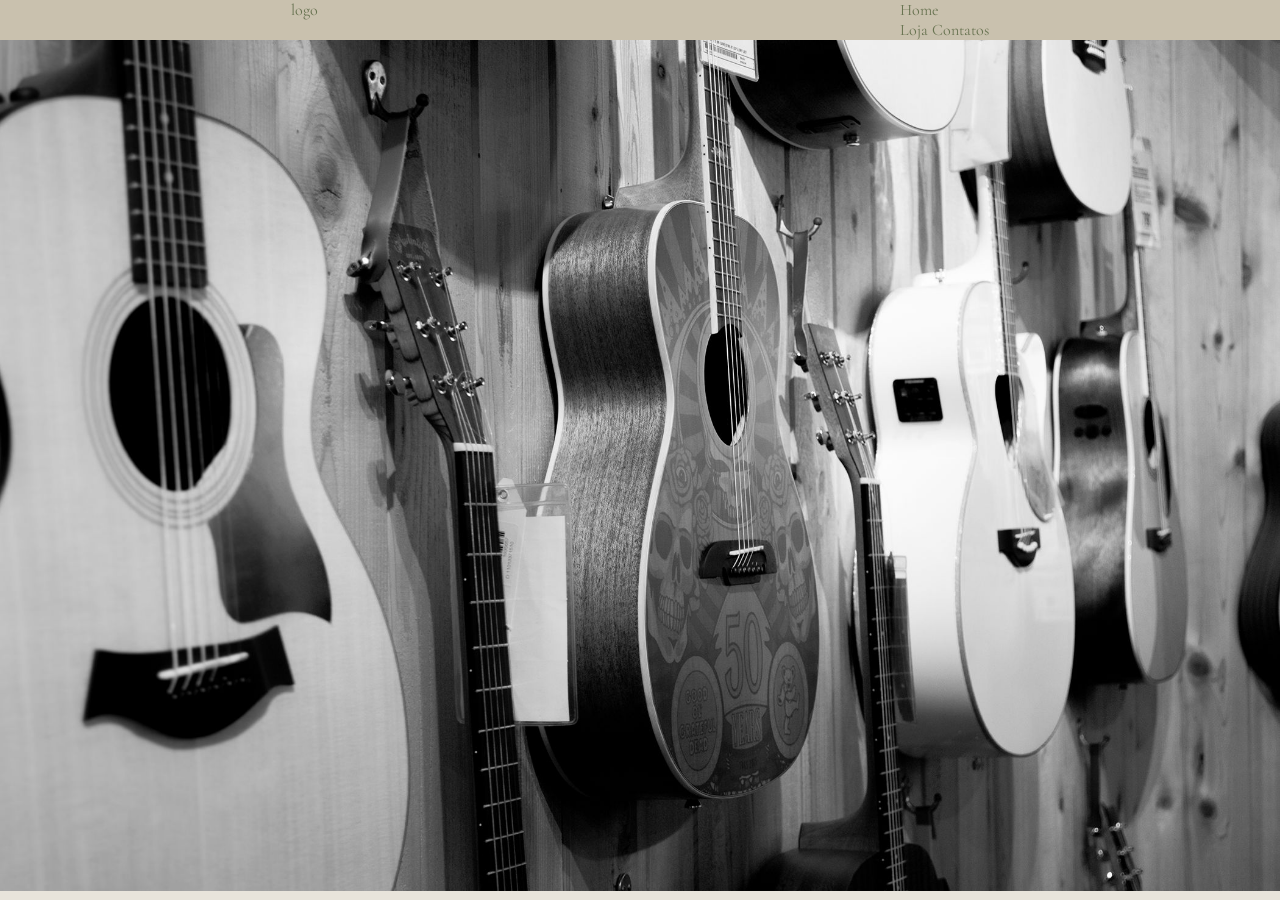
==== index.html @ 1a53b7f9 "Add files via upload" ====
<!DOCTYPE html>
<html lang="pt-br">
<head>
    <meta charset="UTF-8">
    <meta http-equiv="X-UA-Compatible" content="IE=edge">
    <meta name="viewport" content="width=device-width, initial-scale=1.0">
    <title>Blog de Música</title>
    <link rel="stylesheet" href="style.css">
</head>


<body>
    <header>
         <div>
            <p>logo</p>
         </div>
         <div>
            <ul>
                <a href="#"></a> Home </li></ul></a>
                <a href="#"></a> Loja </li></a> 
                <a href="#"></a> Contatos </li></a>
            </ul>
         </div>
    </header>
    <main>
        <img class="img-sla" src="img/sla.jpg" alt="Parede com vários violões acústicos, em preto e branco."
    <main>
    <footer></footer>
</body>

</html>
---- style.css ----
@import url('https://fonts.googleapis.com/css2?family=Cormorant+Garamond:ital,wght@0,300..700;1,300..700&family=Rye&display=swap');

*{
    margin: 0;
    padding: 0;
    }

:root {
    --verde-oliva: #687351ff;
    --verde-claro: #9ba17fff;
    --quase-branco: #e8e4dbff;
    --tipo-bege: #c9c1aeff;
    --titulo: "Rye", serif;
    --texto: "Cormorant Garamond", serif;
}

body {
    background: var(--quase-branco);
    font-family: var(--texto);
}

header {
    background-color: var(--tipo-bege);
    display: flex;
    justify-content: space-around;
    color: var(--verde-oliva);
}
.menu a:hover{
    color: var(--verde-claro);
    transition: 1s;

}
.menu{
    display: flex;
    list-style: none;
    gap: 20px;
    margin: 10px;
    color: var(--tipo-bege);
    text-transform: uppercase;
    font-size: 14px;
    }

    .img-sla{
        width: 100%;
        height: 10%;
    }
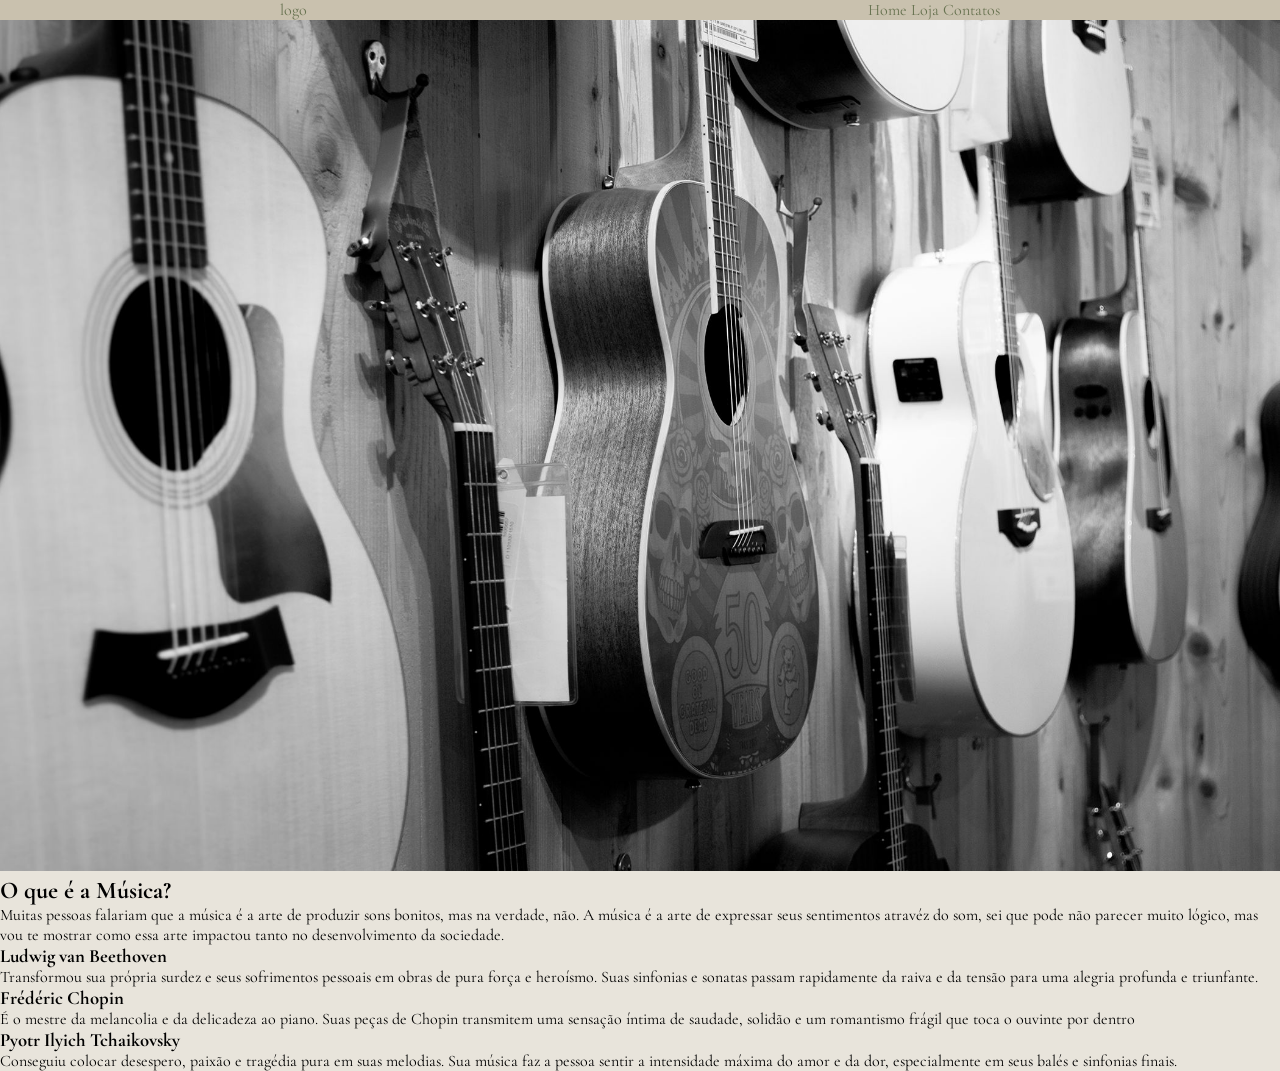
==== commit 3e99a95b: "Add files via upload" ====
--- a/index.html
+++ b/index.html
@@ -16,15 +16,25 @@
          </div>
          <div>
             <ul>
-                <a href="#"></a> Home </li></ul></a>
+                <a href="#"></a> Home </li></a>
                 <a href="#"></a> Loja </li></a> 
                 <a href="#"></a> Contatos </li></a>
             </ul>
          </div>
     </header>
     <main>
-        <img class="img-sla" src="img/sla.jpg" alt="Parede com vários violões acústicos, em preto e branco."
-    <main>
+        <img class="img-sla" src="img/sla.jpg" alt="Parede com vários violões acústicos, em preto e branco.">
+        <div>
+            <h2 class="conteudo_titulo">O que é a Música?</h2>
+            <p class="conteudo_texto">Muitas pessoas falariam que a música é a arte de produzir sons bonitos, mas na verdade, não. A música é a arte de expressar seus sentimentos atravéz do som, sei que pode não parecer muito lógico, mas vou te mostrar como essa arte impactou tanto no desenvolvimento da sociedade.</p>
+            <h3 class="conteudo_titulo">Ludwig van Beethoven</h3>
+            <p class="conteudo_texto">Transformou sua própria surdez e seus sofrimentos pessoais em obras de pura força e heroísmo. Suas sinfonias e sonatas passam rapidamente da raiva e da tensão para uma alegria profunda e triunfante.</p>
+            <h3 class="conteudo_titulo">Frédéric Chopin</h3>
+            <p class="conteudo_texto">É o mestre da melancolia e da delicadeza ao piano. Suas peças de Chopin transmitem uma sensação íntima de saudade, solidão e um romantismo frágil que toca o ouvinte por dentro</p>
+            <h3 class="conteudo_titulo">Pyotr Ilyich Tchaikovsky</h3>
+            <p class="conteudo_texto">Conseguiu colocar desespero, paixão e tragédia pura em suas melodias. Sua música faz a pessoa sentir a intensidade máxima do amor e da dor, especialmente em seus balés e sinfonias finais.</p>
+        </div>
+    </main>
     <footer></footer>
 </body>
 
--- a/style.css
+++ b/style.css
@@ -43,4 +43,19 @@
     .img-sla{
         width: 100%;
         height: 10%;
+    }
+    .conteudo{
+        margin: 30px;
+        padding: 30px;
+        text-align: center;
+    }
+
+    .conteudo-titulo{
+        font-family: var(--titulo);
+        font-size: 24px;
+        color: var(--verde-oliva);
+    }
+    .conteudo-texto{
+        font-family: var(--texto);
+        font-size: 14px;
     }
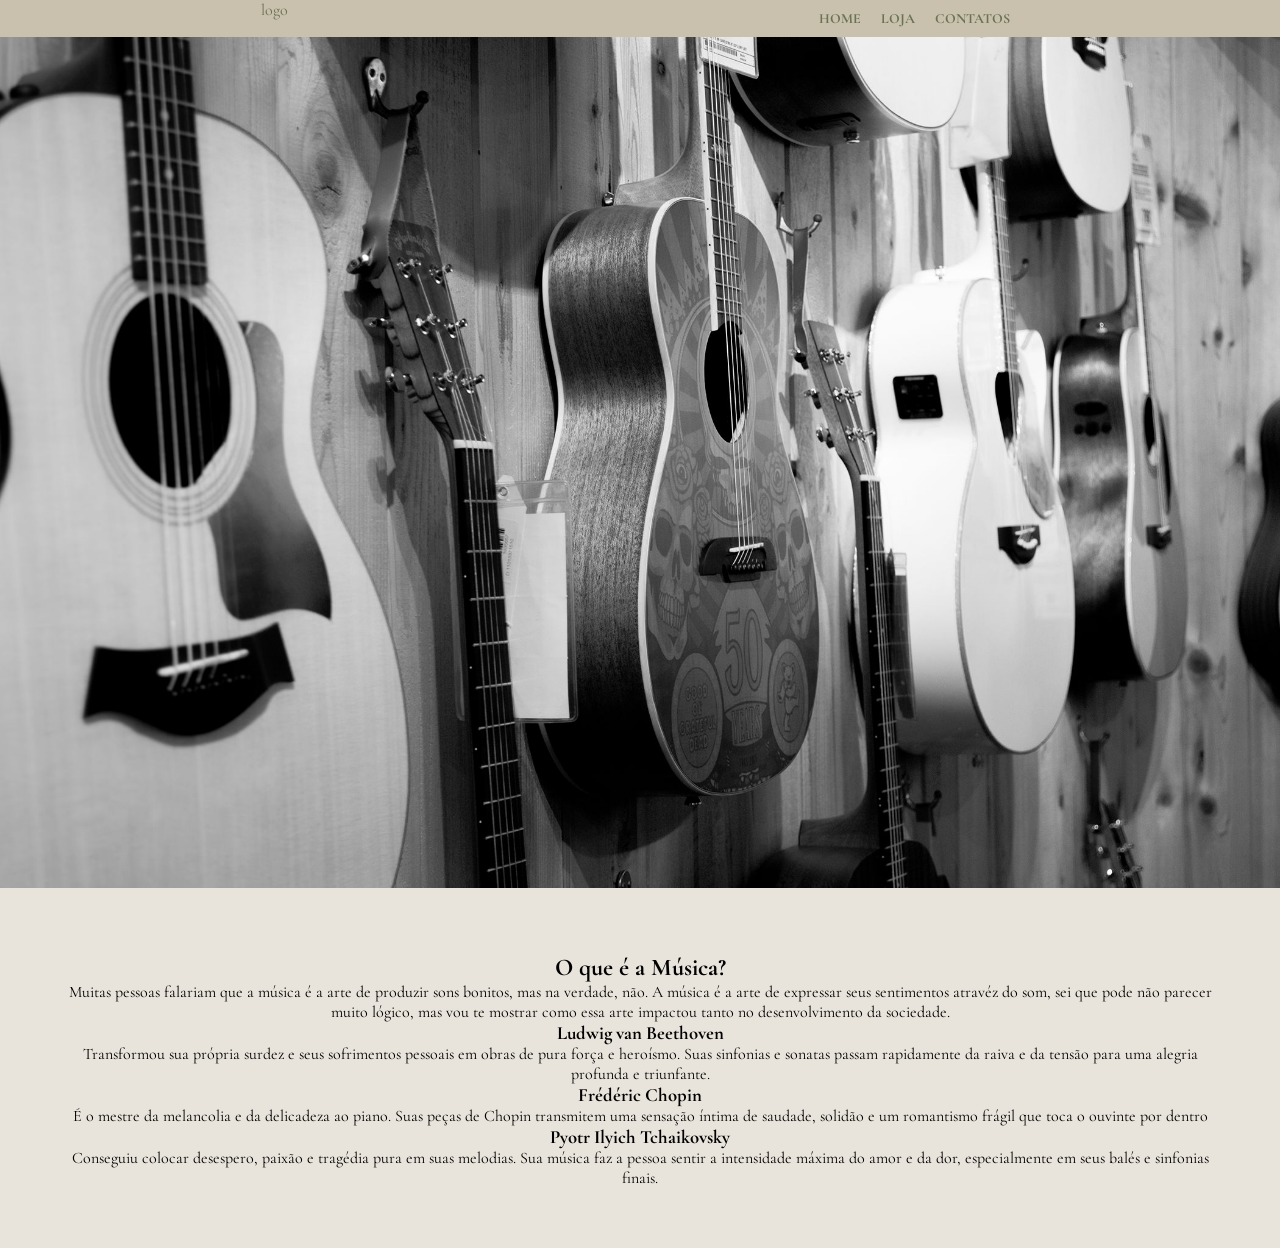
==== commit a70c1bf0: "Add files via upload" ====
--- a/index.html
+++ b/index.html
@@ -15,16 +15,16 @@
             <p>logo</p>
          </div>
          <div>
-            <ul>
-                <a href="#"></a> Home </li></a>
-                <a href="#"></a> Loja </li></a> 
-                <a href="#"></a> Contatos </li></a>
+            <ul class="menu">
+                <a href="#"></li> Home </li></a>
+                <a href="#"></li> Loja </li></a> 
+                <a href="#"></li> Contatos </li></a>
             </ul>
          </div>
     </header>
     <main>
         <img class="img-sla" src="img/sla.jpg" alt="Parede com vários violões acústicos, em preto e branco.">
-        <div>
+        <div class="conteudo">
             <h2 class="conteudo_titulo">O que é a Música?</h2>
             <p class="conteudo_texto">Muitas pessoas falariam que a música é a arte de produzir sons bonitos, mas na verdade, não. A música é a arte de expressar seus sentimentos atravéz do som, sei que pode não parecer muito lógico, mas vou te mostrar como essa arte impactou tanto no desenvolvimento da sociedade.</p>
             <h3 class="conteudo_titulo">Ludwig van Beethoven</h3>
--- a/style.css
+++ b/style.css
@@ -1,9 +1,9 @@
 @import url('https://fonts.googleapis.com/css2?family=Cormorant+Garamond:ital,wght@0,300..700;1,300..700&family=Rye&display=swap');
 
-*{
+* {
     margin: 0;
     padding: 0;
-    }
+}
 
 :root {
     --verde-oliva: #687351ff;
@@ -25,12 +25,23 @@
     justify-content: space-around;
     color: var(--verde-oliva);
 }
-.menu a:hover{
+
+.menu a:hover {
     color: var(--verde-claro);
     transition: 1s;
 
 }
-.menu{
+
+.menu a {
+
+    text-decoration: none;
+    color: var(--verde-oliva);
+    font-weight: bold;
+
+
+}
+
+.menu {
     display: flex;
     list-style: none;
     gap: 20px;
@@ -38,24 +49,26 @@
     color: var(--tipo-bege);
     text-transform: uppercase;
     font-size: 14px;
-    }
+}
 
-    .img-sla{
-        width: 100%;
-        height: 10%;
-    }
-    .conteudo{
-        margin: 30px;
-        padding: 30px;
-        text-align: center;
-    }
+.img-sla {
+    width: 100%;
+    height: 10%;
+}
 
-    .conteudo-titulo{
-        font-family: var(--titulo);
-        font-size: 24px;
-        color: var(--verde-oliva);
-    }
-    .conteudo-texto{
-        font-family: var(--texto);
-        font-size: 14px;
-    }+.conteudo {
+    margin: 30px;
+    padding: 30px;
+    text-align: center;
+}
+
+.conteudo-titulo {
+    font-family: var(--titulo);
+    font-size: 24px;
+    color: var(--verde-oliva);
+}
+
+.conteudo-texto {
+    font-family: var(--texto);
+    font-size: 14px;
+}
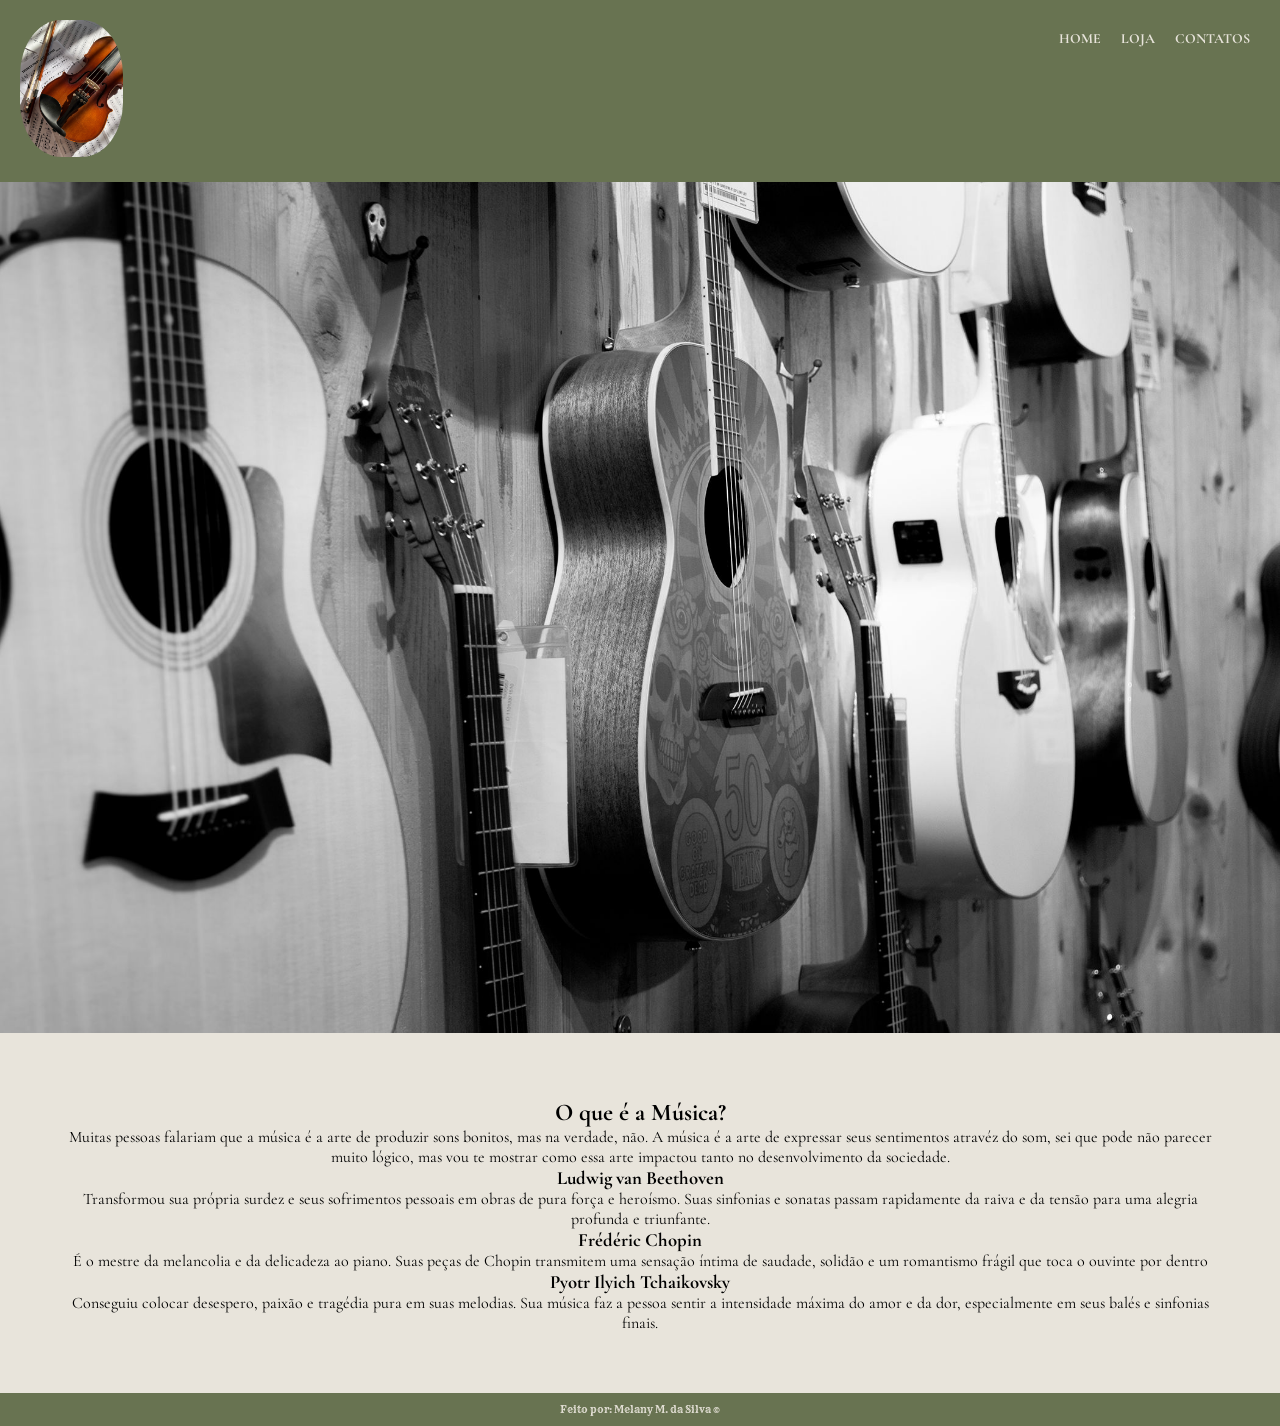
==== commit 69d16682: "Add files via upload" ====
--- a/index.html
+++ b/index.html
@@ -12,7 +12,7 @@
 <body>
     <header>
          <div>
-            <p>logo</p>
+            <img class="logo" src="img/logo.jpg" alt="Um violino em cima de partituras">
          </div>
          <div>
             <ul class="menu">
@@ -35,7 +35,7 @@
             <p class="conteudo_texto">Conseguiu colocar desespero, paixão e tragédia pura em suas melodias. Sua música faz a pessoa sentir a intensidade máxima do amor e da dor, especialmente em seus balés e sinfonias finais.</p>
         </div>
     </main>
-    <footer></footer>
+    <footer><p> Feito por: Melany M. da Silva ©</p></footer>
 </body>
 
 </html>
--- a/style.css
+++ b/style.css
@@ -20,10 +20,17 @@
 }
 
 header {
-    background-color: var(--tipo-bege);
+    background-color: var(--verde-oliva);
     display: flex;
     justify-content: space-around;
-    color: var(--verde-oliva);
+    color: var(--quase-branco);
+    padding: 20px;
+}
+
+.logo{
+    width: 10%;
+    border-radius: 40%;
+
 }
 
 .menu a:hover {
@@ -35,7 +42,7 @@
 .menu a {
 
     text-decoration: none;
-    color: var(--verde-oliva);
+    color: var(--quase-branco);
     font-weight: bold;
 
 
@@ -71,4 +78,14 @@
 .conteudo-texto {
     font-family: var(--texto);
     font-size: 14px;
+}
+
+footer{
+background-color: var(--verde-oliva);
+color: var(--quase-branco);
+font-family: var(--titulo);
+font-size: 10px;
+padding: 10px;
+text-align: center;
+
 }
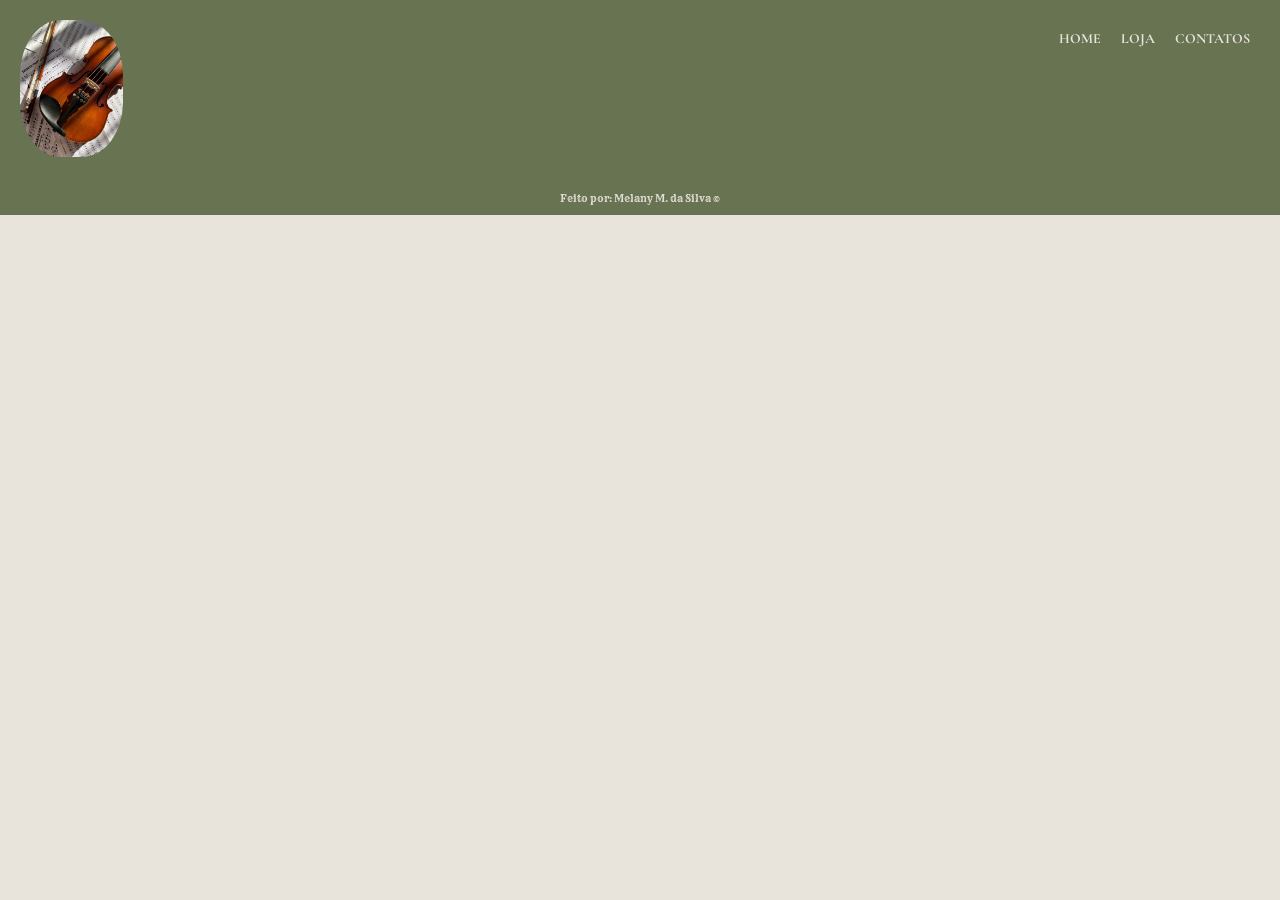
==== commit 0872fdfc: "Add files via upload" ====
--- a/index.html
+++ b/index.html
@@ -2,40 +2,25 @@
 <html lang="pt-br">
 <head>
     <meta charset="UTF-8">
-    <meta http-equiv="X-UA-Compatible" content="IE=edge">
     <meta name="viewport" content="width=device-width, initial-scale=1.0">
     <title>Blog de Música</title>
     <link rel="stylesheet" href="style.css">
 </head>
-
-
 <body>
     <header>
-         <div>
-            <img class="logo" src="img/logo.jpg" alt="Um violino em cima de partituras">
-         </div>
-         <div>
-            <ul class="menu">
-                <a href="#"></li> Home </li></a>
-                <a href="#"></li> Loja </li></a> 
-                <a href="#"></li> Contatos </li></a>
-            </ul>
-         </div>
-    </header>
-    <main>
-        <img class="img-sla" src="img/sla.jpg" alt="Parede com vários violões acústicos, em preto e branco.">
-        <div class="conteudo">
-            <h2 class="conteudo_titulo">O que é a Música?</h2>
-            <p class="conteudo_texto">Muitas pessoas falariam que a música é a arte de produzir sons bonitos, mas na verdade, não. A música é a arte de expressar seus sentimentos atravéz do som, sei que pode não parecer muito lógico, mas vou te mostrar como essa arte impactou tanto no desenvolvimento da sociedade.</p>
-            <h3 class="conteudo_titulo">Ludwig van Beethoven</h3>
-            <p class="conteudo_texto">Transformou sua própria surdez e seus sofrimentos pessoais em obras de pura força e heroísmo. Suas sinfonias e sonatas passam rapidamente da raiva e da tensão para uma alegria profunda e triunfante.</p>
-            <h3 class="conteudo_titulo">Frédéric Chopin</h3>
-            <p class="conteudo_texto">É o mestre da melancolia e da delicadeza ao piano. Suas peças de Chopin transmitem uma sensação íntima de saudade, solidão e um romantismo frágil que toca o ouvinte por dentro</p>
-            <h3 class="conteudo_titulo">Pyotr Ilyich Tchaikovsky</h3>
-            <p class="conteudo_texto">Conseguiu colocar desespero, paixão e tragédia pura em suas melodias. Sua música faz a pessoa sentir a intensidade máxima do amor e da dor, especialmente em seus balés e sinfonias finais.</p>
+        <div>
+           <img class="logo" src="img/logo.jpg" alt="Um violino em cima de partituras">
         </div>
-    </main>
-    <footer><p> Feito por: Melany M. da Silva ©</p></footer>
+        <div>
+           <ul class="menu">
+               <a href="#"></li> Home </li></a>
+               <a href="#"></li> Loja </li></a> 
+               <a href="#"></li> Contatos </li></a>
+           </ul>
+        </div>
+   </header>
+
+   <footer><p> Feito por: Melany M. da Silva ©</p></footer>
+
 </body>
-
 </html>
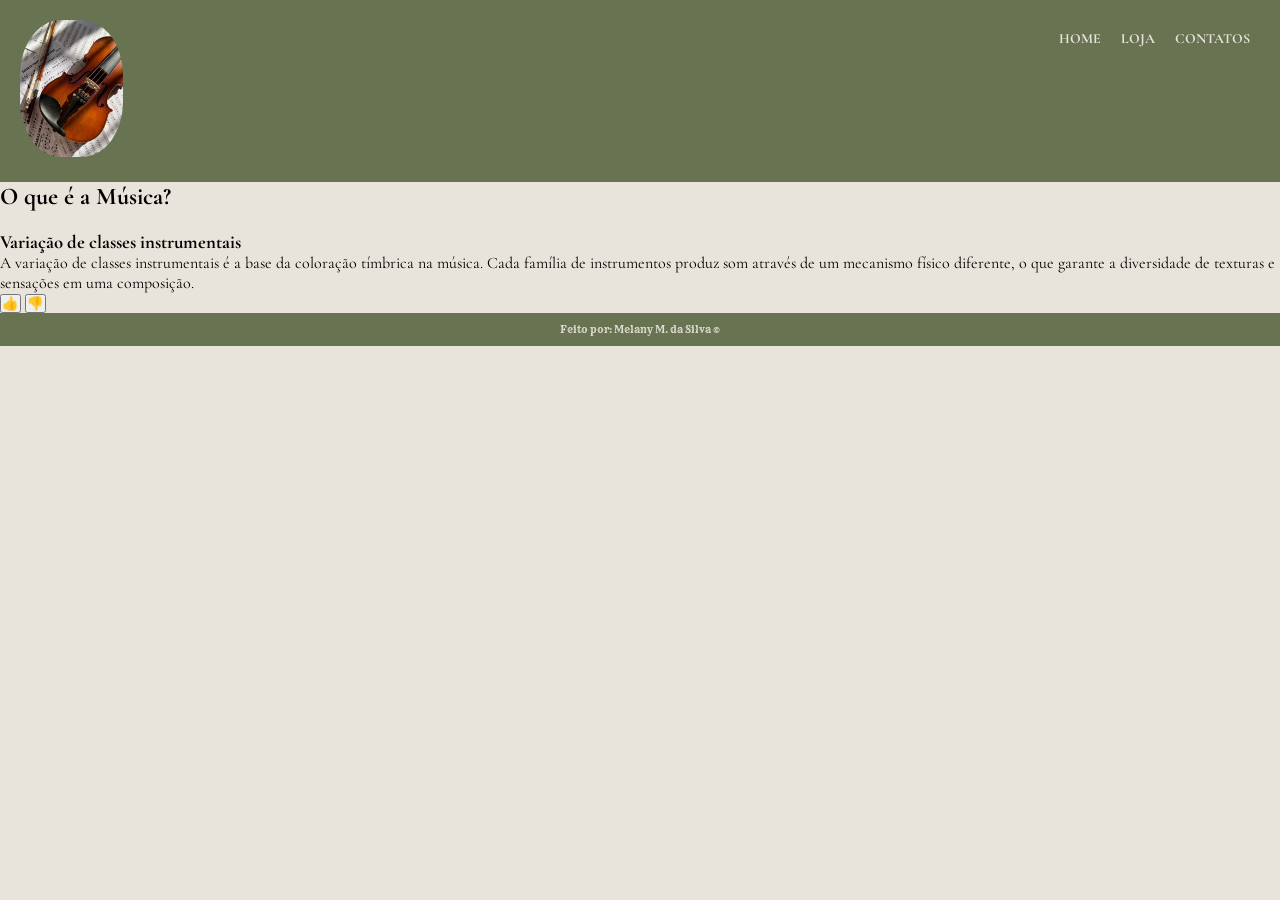
==== commit 7e33a8e3: "Add files via upload" ====
--- a/index.html
+++ b/index.html
@@ -1,26 +1,48 @@
 <!DOCTYPE html>
 <html lang="pt-br">
+
 <head>
     <meta charset="UTF-8">
     <meta name="viewport" content="width=device-width, initial-scale=1.0">
     <title>Blog de Música</title>
     <link rel="stylesheet" href="style.css">
 </head>
+
 <body>
     <header>
         <div>
-           <img class="logo" src="img/logo.jpg" alt="Um violino em cima de partituras">
+            <img class="logo" src="img/logo.jpg" alt="Um violino em cima de partituras">
         </div>
         <div>
-           <ul class="menu">
-               <a href="#"></li> Home </li></a>
-               <a href="#"></li> Loja </li></a> 
-               <a href="#"></li> Contatos </li></a>
-           </ul>
+            <ul class="menu">
+                <a href="#"></li> Home </li></a>
+                <a href="#"></li> Loja </li></a>
+                <a href="#"></li> Contatos </li></a>
+            </ul>
         </div>
-   </header>
+    </header>
 
-   <footer><p> Feito por: Melany M. da Silva ©</p></footer>
+    <main>
+        <h2>O que é a Música?</h2>
+        <div class="noticias">
+            <div class="card">
+                <img src="" alt="">
+                <h3>Variação de classes instrumentais</h3>
+                <p>A variação de classes instrumentais é a base da coloração tímbrica na música. Cada família de instrumentos produz som através de um mecanismo físico diferente, o que garante a diversidade de texturas e sensações em uma composição.</p>
+                <div class="botoes">
+                    <button>👍</button>
+                    <button>👎</button>
+                </div>
+                <a href="Saiba mais ..."></a>
+
+            </div>
+        </div>
+    </main>
+
+    <footer>
+        <p> Feito por: Melany M. da Silva ©</p>
+    </footer>
 
 </body>
+
 </html>
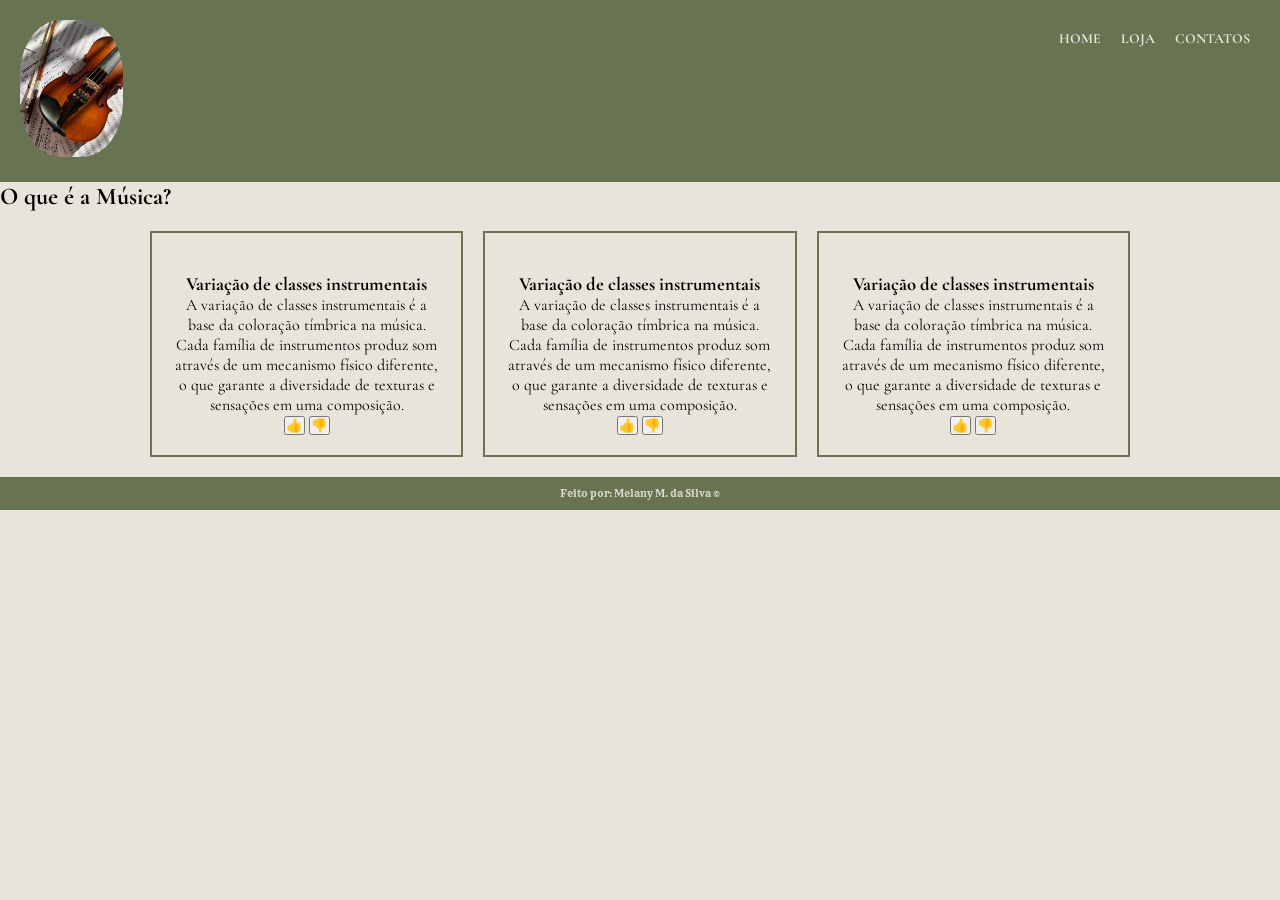
==== commit 41fc252d: "Add files via upload" ====
--- a/index.html
+++ b/index.html
@@ -34,7 +34,26 @@
                     <button>👎</button>
                 </div>
                 <a href="Saiba mais ..."></a>
-
+            </div>
+            <div class="card">
+                <img src="" alt="">
+                <h3>Variação de classes instrumentais</h3>
+                <p>A variação de classes instrumentais é a base da coloração tímbrica na música. Cada família de instrumentos produz som através de um mecanismo físico diferente, o que garante a diversidade de texturas e sensações em uma composição.</p>
+                <div class="botoes">
+                    <button>👍</button>
+                    <button>👎</button>
+                </div>
+                <a href="Saiba mais ..."></a>
+            </div>
+            <div class="card">
+                <img src="" alt="">
+                <h3>Variação de classes instrumentais</h3>
+                <p>A variação de classes instrumentais é a base da coloração tímbrica na música. Cada família de instrumentos produz som através de um mecanismo físico diferente, o que garante a diversidade de texturas e sensações em uma composição.</p>
+                <div class="botoes">
+                    <button>👍</button>
+                    <button>👎</button>
+                </div>
+                <a href="Saiba mais ..."></a>
             </div>
         </div>
     </main>
--- a/style.css
+++ b/style.css
@@ -58,6 +58,31 @@
     font-size: 14px;
 }
 
+.noticias{
+    margin: 20px 150px;
+    display: grid;
+    grid-template-columns: repeat(3, minmax(0, 1fr));
+    gap: 20px;
+}
+
+.card{
+    border: 2px solid var(--verde-oliva);
+    padding: 20px;
+    text-align: center;
+}
+
+footer{
+background-color: var(--verde-oliva);
+color: var(--quase-branco);
+font-family: var(--titulo);
+font-size: 10px;
+padding: 10px;
+text-align: center;
+
+}
+
+/*noticias*/
+
 .img-sla {
     width: 100%;
     height: 10%;
@@ -79,13 +104,3 @@
     font-family: var(--texto);
     font-size: 14px;
 }
-
-footer{
-background-color: var(--verde-oliva);
-color: var(--quase-branco);
-font-family: var(--titulo);
-font-size: 10px;
-padding: 10px;
-text-align: center;
-
-}
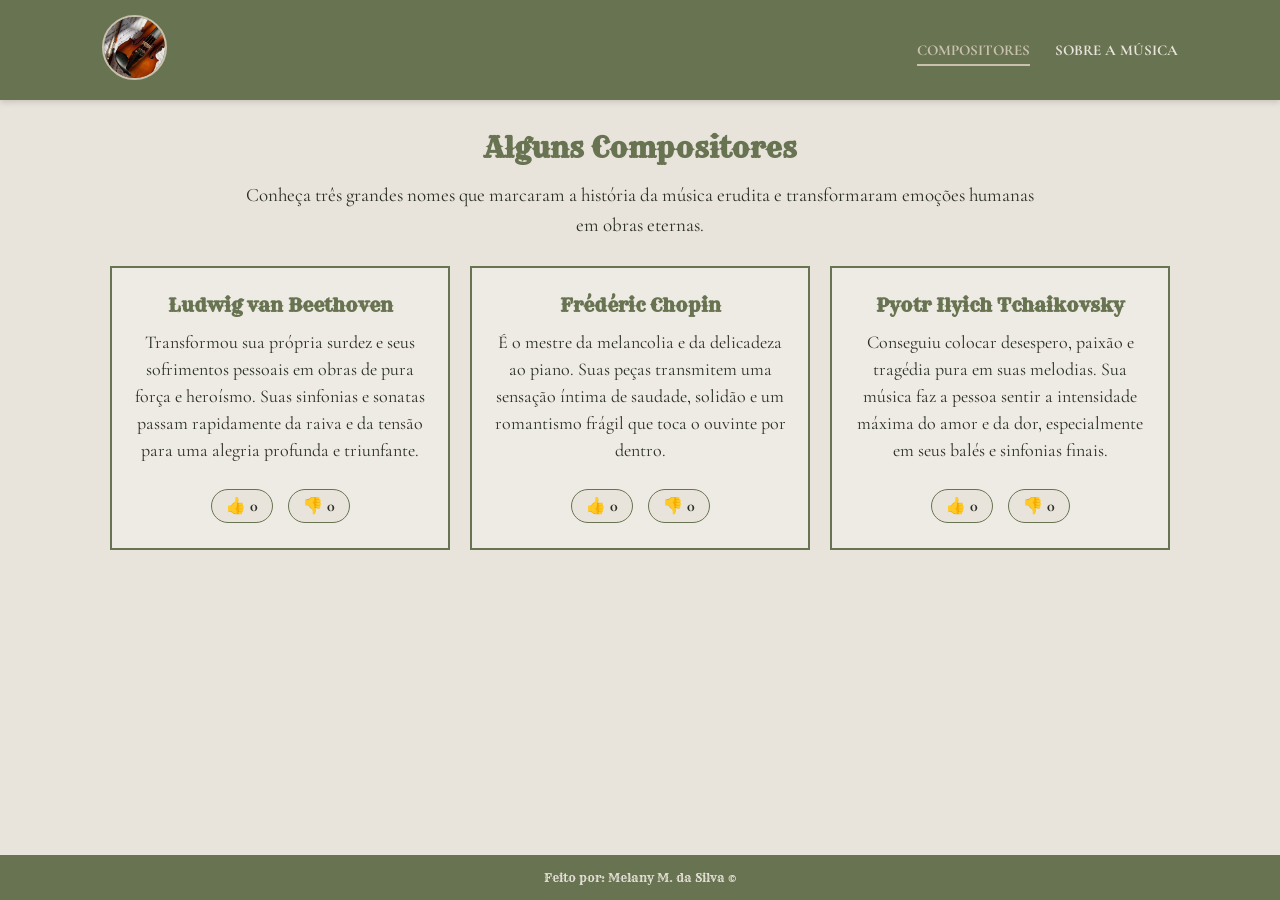
==== commit 1ebb5596: "Add files via upload" ====
--- a/index.html
+++ b/index.html
@@ -10,58 +10,143 @@
 
 <body>
     <header>
-        <div>
+        <div class="logo-container">
             <img class="logo" src="img/logo.jpg" alt="Um violino em cima de partituras">
         </div>
-        <div>
+        <nav>
             <ul class="menu">
-                <a href="#"></li> Home </li></a>
-                <a href="#"></li> Loja </li></a>
-                <a href="#"></li> Contatos </li></a>
+                <li><a href="#" class="aba-link ativa" data-aba="aba-compositores">Compositores</a></li>
+                <li><a href="#" class="aba-link" data-aba="aba-musica">Sobre a Música</a></li>
             </ul>
-        </div>
+        </nav>
     </header>
 
     <main>
-        <h2>O que é a Música?</h2>
-        <div class="noticias">
-            <div class="card">
-                <img src="" alt="">
-                <h3>Variação de classes instrumentais</h3>
-                <p>A variação de classes instrumentais é a base da coloração tímbrica na música. Cada família de instrumentos produz som através de um mecanismo físico diferente, o que garante a diversidade de texturas e sensações em uma composição.</p>
-                <div class="botoes">
-                    <button>👍</button>
-                    <button>👎</button>
+        <!-- PRIMEIRA ABA: ALGUNS COMPOSITORES -->
+        <section id="aba-compositores" class="aba-conteudo ativa">
+            <h1 class="titulo-noticias">Alguns Compositores</h1>
+            <p class="conteudo-texto">Conheça três grandes nomes que marcaram a história da música erudita e transformaram emoções humanas em obras eternas.</p>
+            
+            <div class="noticias">
+                <div class="card">
+                    <h3>Ludwig van Beethoven</h3>
+                    <p>Transformou sua própria surdez e seus sofrimentos pessoais em obras de pura força
+                        e heroísmo. Suas sinfonias e sonatas passam rapidamente da raiva e da tensão para uma alegria profunda e
+                        triunfante.</p>
+                    <div class="botoes">
+                        <button class="botao-like" aria-label="Curtir">👍 <span>0</span></button>
+                        <button class="botao-deslike" aria-label="Não curtir">👎 <span>0</span></button>
+                    </div>
                 </div>
-                <a href="Saiba mais ..."></a>
+
+                <div class="card">
+                    <h3>Frédéric Chopin</h3>
+                    <p>É o mestre da melancolia e da delicadeza ao piano. Suas peças transmitem
+                        uma sensação íntima de saudade, solidão e um romantismo frágil que toca o ouvinte por dentro.</p>
+                    <div class="botoes">
+                        <button class="botao-like" aria-label="Curtir">👍 <span>0</span></button>
+                        <button class="botao-deslike" aria-label="Não curtir">👎 <span>0</span></button>
+                    </div>
+                </div>
+
+                <div class="card">
+                    <h3>Pyotr Ilyich Tchaikovsky</h3>
+                    <p>Conseguiu colocar desespero, paixão e tragédia pura em suas melodias. Sua música
+                        faz a pessoa sentir a intensidade máxima do amor e da dor, especialmente em seus balés e sinfonias
+                        finais.</p>
+                    <div class="botoes">
+                        <button class="botao-like" aria-label="Curtir">👍 <span>0</span></button>
+                        <button class="botao-deslike" aria-label="Não curtir">👎 <span>0</span></button>
+                    </div>
+                </div>
             </div>
-            <div class="card">
-                <img src="" alt="">
-                <h3>Variação de classes instrumentais</h3>
-                <p>A variação de classes instrumentais é a base da coloração tímbrica na música. Cada família de instrumentos produz som através de um mecanismo físico diferente, o que garante a diversidade de texturas e sensações em uma composição.</p>
-                <div class="botoes">
-                    <button>👍</button>
-                    <button>👎</button>
+        </section>
+
+        <!-- SEGUNDA ABA: O QUE É A MÚSICA E FAMÍLIAS INSTRUMENTAIS -->
+        <section id="aba-musica" class="aba-conteudo">
+            <h1 class="titulo-noticias">O que é a Música?</h1>
+            <p class="conteudo-texto">Muitas pessoas falariam que a música é a arte de produzir sons bonitos, mas na
+                verdade, não. A música é a arte de expressar seus sentimentos através do som. Sei que pode não parecer
+                muito lógico, mas essa arte impactou profundamente o desenvolvimento da sociedade.</p>
+
+            <div class="banner-container">
+                <img class="img-banner" src="img/sla.jpg" alt="Parede com vários violões acústicos, em preto e branco.">
+            </div>
+
+            <div class="bloco-destaque">
+                <h2 class="subtitulo-noticias">Variação Musical</h2>
+                <p class="conteudo-texto">A variação de classes instrumentais é a base da coloração tímbrica na música. Cada família de
+                    instrumentos produz som através de um mecanismo físico diferente, o que garante a diversidade de
+                    texturas e sensações em uma composição.</p>
+            </div>
+
+            <div class="noticias">
+                <div class="card">
+                    <h3>Percussão</h3>
+                    <p>São instrumentos cujo som é obtido através do impacto, raspagem ou agitação, ditando o ritmo e a energia da música.</p>
+                    <p class="exemplos"><strong>Exemplos:</strong> Bateria, pandeiro, xilofone, tímpanos e triângulo.</p>
+                    <div class="botoes">
+                        <button class="botao-like" aria-label="Curtir">👍 <span>0</span></button>
+                        <button class="botao-deslike" aria-label="Não curtir">👎 <span>0</span></button>
+                    </div>
                 </div>
-                <a href="Saiba mais ..."></a>
+
+                <div class="card">
+                    <h3>Cordas</h3>
+                    <p>Produzem som a partir da vibração de cordas tensionadas, que podem ser friccionadas com arco, dedilhadas ou percutidas.</p>
+                    <p class="exemplos"><strong>Exemplos:</strong> Violino, violão, violoncelo, harpa e piano.</p>
+                    <div class="botoes">
+                        <button class="botao-like" aria-label="Curtir">👍 <span>0</span></button>
+                        <button class="botao-deslike" aria-label="Não curtir">👎 <span>0</span></button>
+                    </div>
+                </div>
+
+                <div class="card">
+                    <h3>Sopro</h3>
+                    <p>Geram som pela vibração de uma coluna de ar dentro de um tubo, dividindo-se tradicionalmente entre madeiras e metais.</p>
+                    <p class="exemplos"><strong>Exemplos:</strong> Flauta transversal, saxofone, trompete, clarinete e trombone.</p>
+                    <div class="botoes">
+                        <button class="botao-like" aria-label="Curtir">👍 <span>0</span></button>
+                        <button class="botao-deslike" aria-label="Não curtir">👎 <span>0</span></button>
+                    </div>
+                </div>
             </div>
-            <div class="card">
-                <img src="" alt="">
-                <h3>Variação de classes instrumentais</h3>
-                <p>A variação de classes instrumentais é a base da coloração tímbrica na música. Cada família de instrumentos produz som através de um mecanismo físico diferente, o que garante a diversidade de texturas e sensações em uma composição.</p>
-                <div class="botoes">
-                    <button>👍</button>
-                    <button>👎</button>
-                </div>
-                <a href="Saiba mais ..."></a>
-            </div>
-        </div>
+        </section>
     </main>
 
     <footer>
-        <p> Feito por: Melany M. da Silva ©</p>
+        <p>Feito por: Melany M. da Silva ©</p>
     </footer>
 
+    <script>
+        // 1. Controle de troca de abas no menu
+        const linksAbas = document.querySelectorAll('.aba-link');
+        const conteudosAbas = document.querySelectorAll('.aba-conteudo');
+
+        linksAbas.forEach(link => {
+            link.addEventListener('click', (evento) => {
+                evento.preventDefault();
+
+                linksAbas.forEach(item => item.classList.remove('ativa'));
+                conteudosAbas.forEach(secao => secao.classList.remove('ativa'));
+
+                link.classList.add('ativa');
+                const idAlvo = link.getAttribute('data-aba');
+                document.getElementById(idAlvo).classList.add('ativa');
+            });
+        });
+
+        // 2. Controle dos botões de Like e Deslike
+        const todosBotoes = document.querySelectorAll('.botao-like, .botao-deslike');
+
+        todosBotoes.forEach(botao => {
+            botao.addEventListener('click', () => {
+                const contador = botao.querySelector('span');
+                let valorAtual = Number(contador.textContent);
+                contador.textContent = valorAtual + 1;
+            });
+        });
+    </script>
 </body>
 
 </html>
--- a/style.css
+++ b/style.css
@@ -1,8 +1,9 @@
-@import url('https://fonts.googleapis.com/css2?family=Cormorant+Garamond:ital,wght@0,300..700;1,300..700&family=Rye&display=swap');
+@import url('https://fonts.googleapis.com/css2?family=Cormorant+Garamond:ital,wght@0,400;0,600;0,700;1,400&family=Rye&display=swap');
 
 * {
     margin: 0;
     padding: 0;
+    box-sizing: border-box;
 }
 
 :root {
@@ -17,90 +18,222 @@
 body {
     background: var(--quase-branco);
     font-family: var(--texto);
+    color: #2b2e25;
+    display: flex;
+    flex-direction: column;
+    min-height: 100vh;
 }
 
 header {
     background-color: var(--verde-oliva);
     display: flex;
-    justify-content: space-around;
-    color: var(--quase-branco);
+    justify-content: space-between;
+    align-items: center;
+    padding: 15px 8%;
+    box-shadow: 0 2px 6px rgba(0, 0, 0, 0.15);
+}
+
+.logo {
+    width: 65px;
+    height: 65px;
+    object-fit: cover;
+    border-radius: 50%;
+    border: 2px solid var(--tipo-bege);
+}
+
+.menu {
+    display: flex;
+    list-style: none;
+    gap: 25px;
+    text-transform: uppercase;
+    font-size: 15px;
+}
+
+.menu a {
+    text-decoration: none;
+    color: var(--quase-branco);
+    font-weight: bold;
+    padding-bottom: 5px;
+    border-bottom: 2px solid transparent;
+    transition: color 0.3s, border-color 0.3s;
+}
+
+.menu a:hover,
+.menu a.ativa {
+    color: var(--tipo-bege);
+    border-bottom: 2px solid var(--tipo-bege);
+}
+
+main {
+    flex: 1;
+    max-width: 1100px;
+    width: 100%;
+    margin: 0 auto;
+    padding: 30px 20px;
+}
+
+/* Controle das Abas */
+.aba-conteudo {
+    display: none;
+    animation: surgir 0.4s ease;
+}
+
+.aba-conteudo.ativa {
+    display: block;
+}
+
+@keyframes surgir {
+    from { opacity: 0; transform: translateY(8px); }
+    to { opacity: 1; transform: translateY(0); }
+}
+
+.titulo-noticias {
+    font-family: var(--titulo);
+    font-size: 28px;
+    color: var(--verde-oliva);
+    text-align: center;
+    margin-bottom: 15px;
+}
+
+.subtitulo-noticias {
+    font-family: var(--titulo);
+    font-size: 22px;
+    color: var(--verde-oliva);
+    text-align: center;
+    margin-bottom: 10px;
+}
+
+.conteudo-texto {
+    font-family: var(--texto);
+    font-size: 19px;
+    line-height: 1.6;
+    text-align: center;
+    max-width: 800px;
+    margin: 0 auto 25px auto;
+}
+
+.banner-container {
+    max-width: 800px;
+    margin: 0 auto 30px auto;
+}
+
+.img-banner {
+    width: 100%;
+    max-height: 280px;
+    object-fit: cover;
+    border: 2px solid var(--verde-oliva);
+    border-radius: 4px;
+}
+
+.bloco-destaque {
+    background-color: rgba(201, 193, 174, 0.3);
+    border-left: 4px solid var(--verde-oliva);
     padding: 20px;
-}
-
-.logo{
-    width: 10%;
-    border-radius: 40%;
-
-}
-
-.menu a:hover {
-    color: var(--verde-claro);
-    transition: 1s;
-
-}
-
-.menu a {
-
-    text-decoration: none;
-    color: var(--quase-branco);
-    font-weight: bold;
-
-
-}
-
-.menu {
-    display: flex;
-    list-style: none;
-    gap: 20px;
-    margin: 10px;
-    color: var(--tipo-bege);
-    text-transform: uppercase;
-    font-size: 14px;
-}
-
-.noticias{
-    margin: 20px 150px;
+    max-width: 800px;
+    margin: 0 auto 30px auto;
+}
+
+.bloco-destaque .conteudo-texto {
+    margin-bottom: 0;
+}
+
+/* Grid e Cards */
+.noticias {
+    margin-top: 20px;
     display: grid;
     grid-template-columns: repeat(3, minmax(0, 1fr));
     gap: 20px;
 }
 
-.card{
+.card {
     border: 2px solid var(--verde-oliva);
-    padding: 20px;
-    text-align: center;
-}
-
-footer{
-background-color: var(--verde-oliva);
-color: var(--quase-branco);
-font-family: var(--titulo);
-font-size: 10px;
-padding: 10px;
-text-align: center;
-
-}
-
-/*noticias*/
-
-.img-sla {
-    width: 100%;
-    height: 10%;
-}
-
-.conteudo {
-    margin: 30px;
-    padding: 30px;
-    text-align: center;
-}
-
-.conteudo-titulo {
-    font-family: var(--titulo);
-    font-size: 24px;
+    padding: 25px 20px;
+    text-align: center;
+    display: flex;
+    flex-direction: column;
+    justify-content: space-between;
+    background-color: rgba(255, 255, 255, 0.25);
+    transition: background-color 0.4s, color 0.4s, border-color 0.4s, transform 0.3s;
+}
+
+.card h3 {
+    font-family: var(--titulo);
+    font-size: 19px;
     color: var(--verde-oliva);
-}
-
-.conteudo-texto {
+    margin-bottom: 12px;
+    transition: color 0.4s;
+}
+
+.card p {
+    font-size: 18px;
+    line-height: 1.5;
+    margin-bottom: 15px;
+}
+
+.card .exemplos {
+    font-size: 17px;
+    border-top: 1px dashed var(--verde-oliva);
+    padding-top: 10px;
+}
+
+.card:hover {
+    background-color: var(--verde-claro);
+    color: var(--quase-branco);
+    border-color: var(--verde-oliva);
+    box-shadow: 0px 6px 12px rgba(104, 115, 81, 0.35);
+    transform: translateY(-3px);
+}
+
+.card:hover h3 {
+    color: var(--quase-branco);
+}
+
+.card:hover .exemplos {
+    border-top-color: var(--quase-branco);
+}
+
+/* Botões de Like e Deslike */
+.botoes {
+    display: flex;
+    justify-content: center;
+    gap: 15px;
+    margin-top: auto;
+    padding-top: 10px;
+}
+
+.botao-like,
+.botao-deslike {
+    background-color: var(--quase-branco);
+    border: 1px solid var(--verde-oliva);
+    color: #2b2e25;
+    padding: 6px 14px;
+    border-radius: 20px;
+    cursor: pointer;
     font-family: var(--texto);
-    font-size: 14px;
-}
+    font-size: 16px;
+    font-weight: bold;
+    transition: transform 0.2s, background-color 0.2s;
+}
+
+.botao-like:hover,
+.botao-deslike:hover {
+    transform: scale(1.08);
+    background-color: var(--tipo-bege);
+}
+
+footer {
+    background-color: var(--verde-oliva);
+    color: var(--quase-branco);
+    font-family: var(--titulo);
+    font-size: 12px;
+    padding: 15px;
+    text-align: center;
+    margin-top: 40px;
+}
+
+/* Adaptação para celular e tablet */
+@media (max-width: 850px) {
+    .noticias {
+        grid-template-columns: 1fr;
+    }
+}
